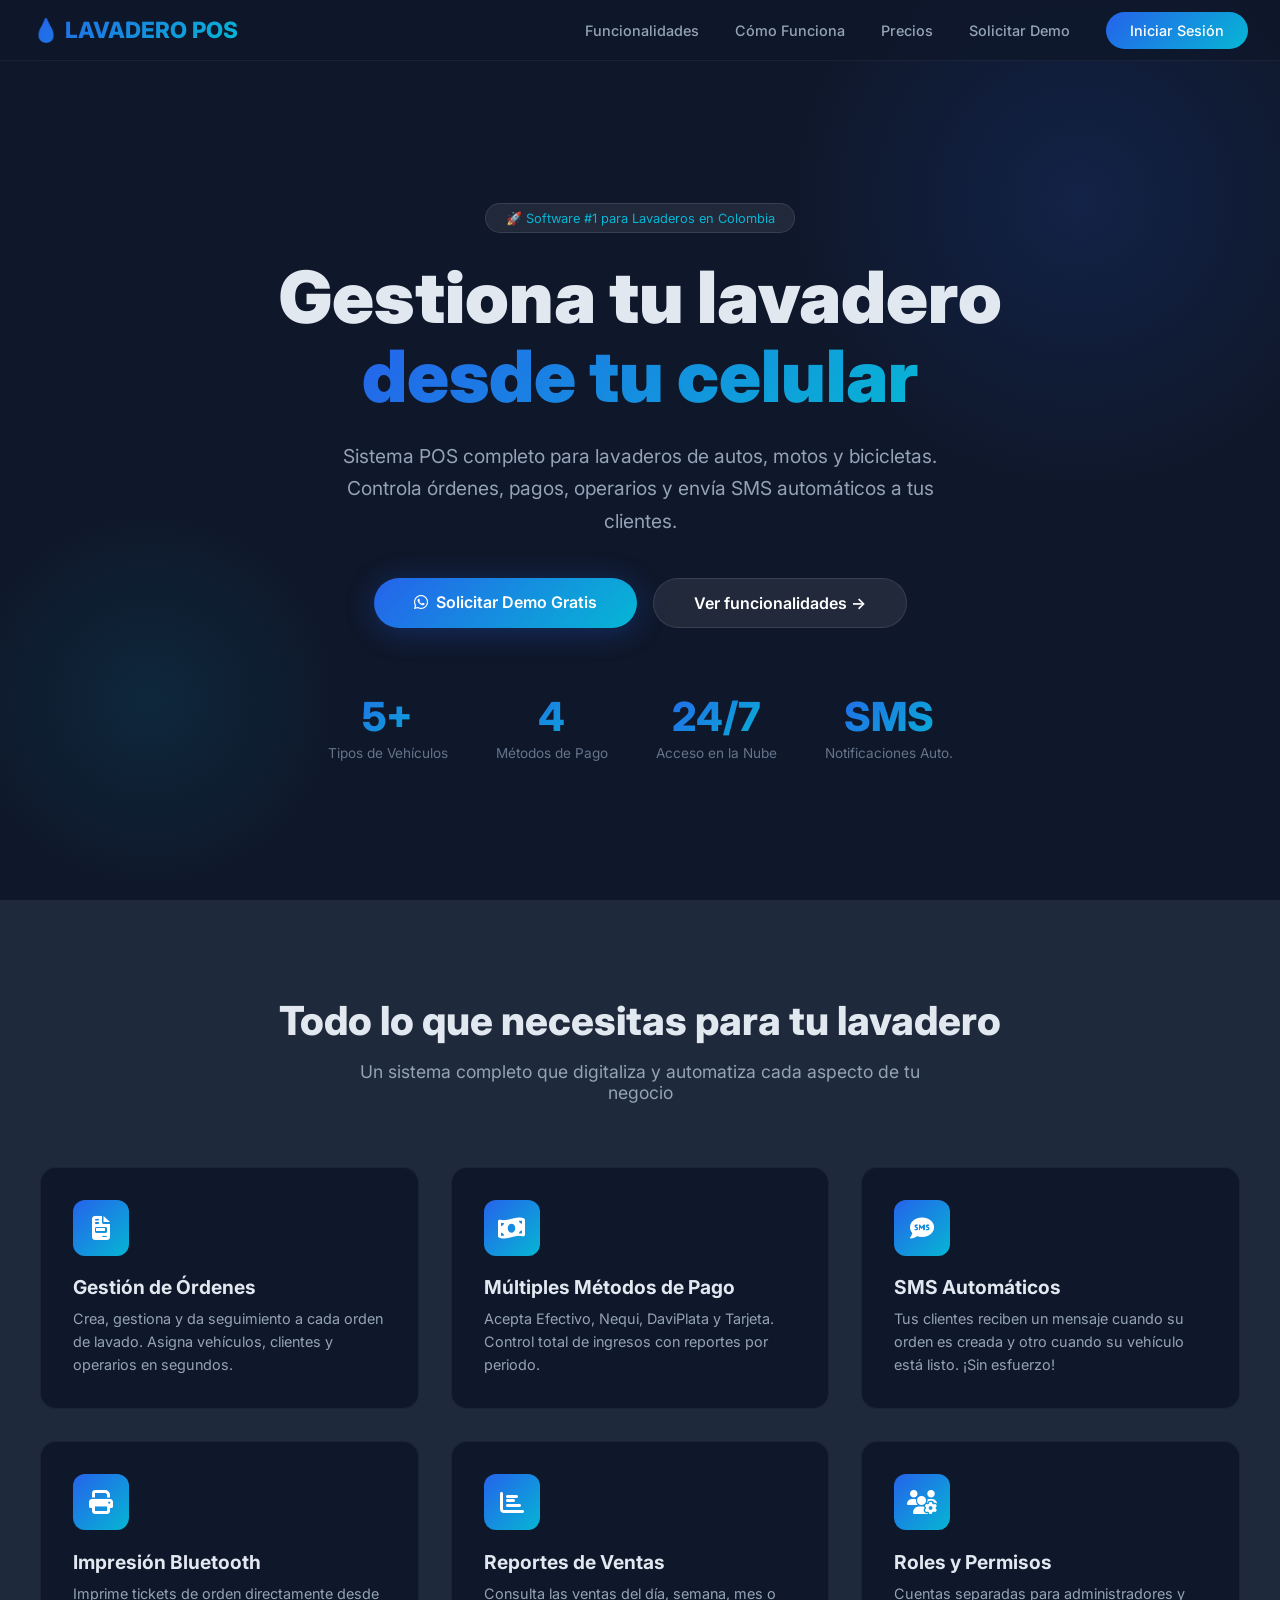
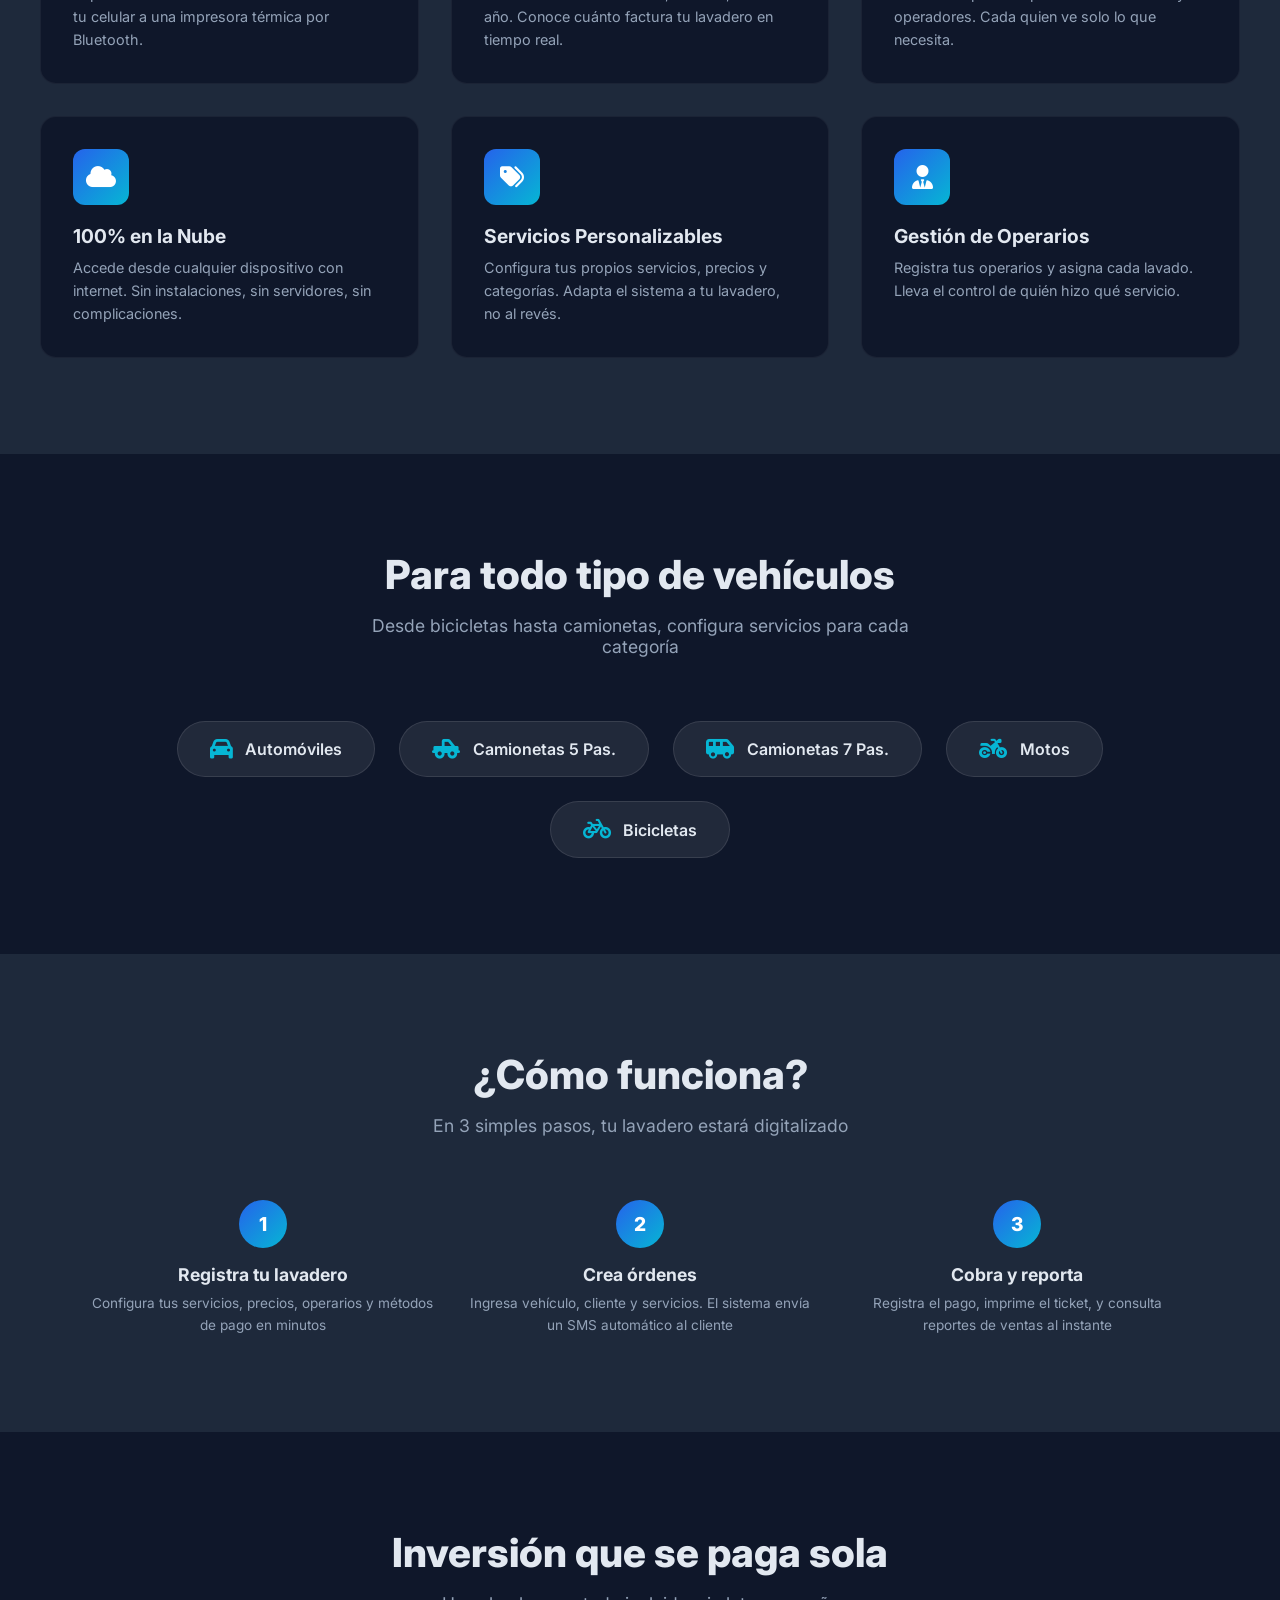
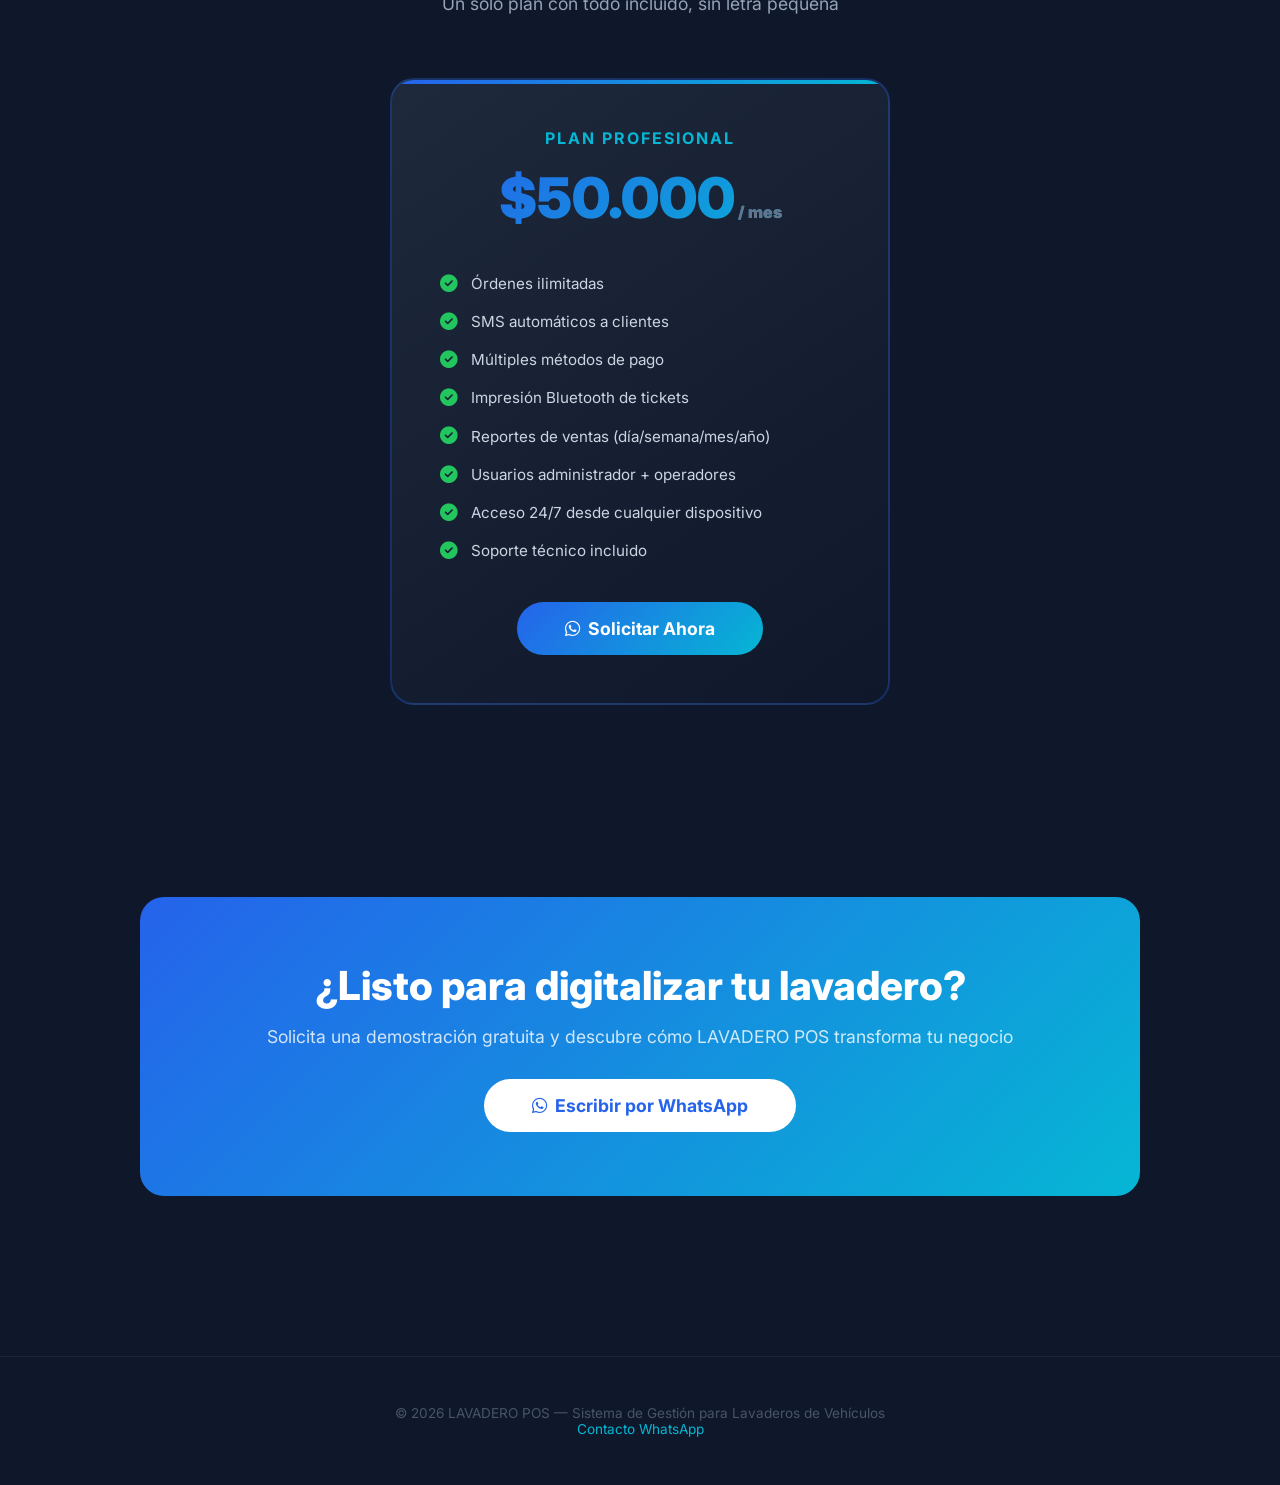
==== Lavadero_pos/Cliente/templates/Cliente/index.html @ d1fce8fe "pagina de inicio y ajuste menor en sms" ====
<!DOCTYPE html>
<html lang="es">

<head>
  <meta charset="UTF-8">
  <meta name="viewport" content="width=device-width, initial-scale=1.0">
  <title>LAVADERO POS - Sistema de Gestión para Lavaderos de Autos</title>
  <meta name="description"
    content="Software profesional para la gestión integral de tu lavadero de autos. Órdenes, pagos, SMS y más.">
  <link rel="preconnect" href="https://fonts.googleapis.com">
  <link rel="preconnect" href="https://fonts.gstatic.com" crossorigin>
  <link href="https://fonts.googleapis.com/css2?family=Inter:wght@300;400;500;600;700;800;900&display=swap"
    rel="stylesheet">
  <link rel="stylesheet" href="https://cdnjs.cloudflare.com/ajax/libs/font-awesome/6.5.1/css/all.min.css">
  <style>
    *,
    *::before,
    *::after {
      margin: 0;
      padding: 0;
      box-sizing: border-box;
    }

    :root {
      --primary: #2563eb;
      --primary-dark: #1d4ed8;
      --accent: #06b6d4;
      --dark: #0f172a;
      --dark2: #1e293b;
      --gray: #64748b;
      --light: #f8fafc;
      --gradient: linear-gradient(135deg, #2563eb 0%, #06b6d4 100%);
      --glass: rgba(255, 255, 255, 0.08);
    }

    html {
      scroll-behavior: smooth;
    }

    body {
      font-family: 'Inter', sans-serif;
      background: var(--dark);
      color: #e2e8f0;
      overflow-x: hidden;
    }

    /* NAVBAR */
    nav {
      position: fixed;
      top: 0;
      width: 100%;
      z-index: 100;
      padding: 1rem 2rem;
      display: flex;
      justify-content: space-between;
      align-items: center;
      backdrop-filter: blur(20px);
      background: rgba(15, 23, 42, .7);
      border-bottom: 1px solid rgba(255, 255, 255, .05);
    }

    .logo {
      font-size: 1.4rem;
      font-weight: 800;
      background: var(--gradient);
      -webkit-background-clip: text;
      -webkit-text-fill-color: transparent;
    }

    .nav-links a {
      color: #94a3b8;
      text-decoration: none;
      margin-left: 2rem;
      font-size: .9rem;
      font-weight: 500;
      transition: .3s;
    }

    .nav-links a:hover {
      color: white;
    }

    .btn-cta {
      background: var(--gradient);
      color: white !important;
      padding: .6rem 1.5rem;
      border-radius: 50px;
      -webkit-text-fill-color: white !important;
    }

    /* HERO */
    .hero {
      min-height: 100vh;
      display: flex;
      align-items: center;
      justify-content: center;
      text-align: center;
      padding: 8rem 2rem 4rem;
      position: relative;
      overflow: hidden;
    }

    .hero::before {
      content: '';
      position: absolute;
      width: 600px;
      height: 600px;
      background: radial-gradient(circle, rgba(37, 99, 235, .15) 0%, transparent 70%);
      top: -100px;
      right: -100px;
    }

    .hero::after {
      content: '';
      position: absolute;
      width: 400px;
      height: 400px;
      background: radial-gradient(circle, rgba(6, 182, 212, .1) 0%, transparent 70%);
      bottom: 0;
      left: -50px;
    }

    .hero-content {
      position: relative;
      z-index: 2;
      max-width: 800px;
    }

    .hero-badge {
      display: inline-block;
      background: var(--glass);
      border: 1px solid rgba(255, 255, 255, .1);
      padding: .4rem 1.2rem;
      border-radius: 50px;
      font-size: .8rem;
      color: var(--accent);
      margin-bottom: 1.5rem;
      backdrop-filter: blur(10px);
    }

    .hero h1 {
      font-size: clamp(2.5rem, 6vw, 4.5rem);
      font-weight: 900;
      line-height: 1.1;
      margin-bottom: 1.5rem;
    }

    .hero h1 .highlight {
      background: var(--gradient);
      -webkit-background-clip: text;
      -webkit-text-fill-color: transparent;
    }

    .hero p {
      font-size: 1.2rem;
      color: #94a3b8;
      max-width: 600px;
      margin: 0 auto 2.5rem;
      line-height: 1.7;
    }

    .hero-buttons {
      display: flex;
      gap: 1rem;
      justify-content: center;
      flex-wrap: wrap;
    }

    .btn-primary-hero {
      background: var(--gradient);
      color: white;
      padding: .9rem 2.5rem;
      border-radius: 50px;
      font-weight: 600;
      text-decoration: none;
      font-size: 1rem;
      transition: .3s;
      box-shadow: 0 4px 30px rgba(37, 99, 235, .3);
    }

    .btn-primary-hero:hover {
      transform: translateY(-2px);
      box-shadow: 0 8px 40px rgba(37, 99, 235, .4);
    }

    .btn-secondary-hero {
      background: var(--glass);
      color: white;
      padding: .9rem 2.5rem;
      border-radius: 50px;
      font-weight: 600;
      text-decoration: none;
      font-size: 1rem;
      border: 1px solid rgba(255, 255, 255, .1);
      transition: .3s;
    }

    /* STATS */
    .stats {
      display: flex;
      gap: 3rem;
      justify-content: center;
      margin-top: 4rem;
      flex-wrap: wrap;
    }

    .stat {
      text-align: center;
    }

    .stat-num {
      font-size: 2.5rem;
      font-weight: 800;
      background: var(--gradient);
      -webkit-background-clip: text;
      -webkit-text-fill-color: transparent;
    }

    .stat-label {
      font-size: .85rem;
      color: #64748b;
      margin-top: .2rem;
    }

    /* SECTION STYLES */
    section {
      padding: 6rem 2rem;
    }

    .section-title {
      text-align: center;
      margin-bottom: 4rem;
    }

    .section-title h2 {
      font-size: 2.5rem;
      font-weight: 800;
      margin-bottom: 1rem;
    }

    .section-title p {
      color: #94a3b8;
      max-width: 600px;
      margin: 0 auto;
      font-size: 1.1rem;
    }

    /* FEATURES */
    .features-bg {
      background: var(--dark2);
    }

    .features-grid {
      display: grid;
      grid-template-columns: repeat(auto-fit, minmax(280px, 1fr));
      gap: 2rem;
      max-width: 1200px;
      margin: 0 auto;
    }

    .feature-card {
      background: var(--dark);
      border: 1px solid rgba(255, 255, 255, .05);
      border-radius: 16px;
      padding: 2rem;
      transition: .3s;
    }

    .feature-card:hover {
      transform: translateY(-4px);
      border-color: rgba(37, 99, 235, .3);
      box-shadow: 0 10px 40px rgba(0, 0, 0, .3);
    }

    .feature-icon {
      width: 56px;
      height: 56px;
      border-radius: 12px;
      background: var(--gradient);
      display: flex;
      align-items: center;
      justify-content: center;
      font-size: 1.5rem;
      color: white;
      margin-bottom: 1.2rem;
    }

    .feature-card h3 {
      font-size: 1.2rem;
      font-weight: 700;
      margin-bottom: .5rem;
    }

    .feature-card p {
      font-size: .9rem;
      color: #94a3b8;
      line-height: 1.6;
    }

    /* VEHICLES */
    .vehicles-row {
      display: flex;
      gap: 1.5rem;
      justify-content: center;
      flex-wrap: wrap;
      max-width: 1000px;
      margin: 0 auto;
    }

    .vehicle-chip {
      background: var(--glass);
      border: 1px solid rgba(255, 255, 255, .1);
      padding: 1rem 2rem;
      border-radius: 60px;
      display: flex;
      align-items: center;
      gap: .8rem;
      font-weight: 600;
      font-size: 1rem;
      transition: .3s;
      cursor: default;
    }

    .vehicle-chip:hover {
      background: rgba(37, 99, 235, .15);
      border-color: rgba(37, 99, 235, .3);
    }

    .vehicle-chip i {
      font-size: 1.4rem;
      color: var(--accent);
    }

    /* HOW IT WORKS */
    .steps {
      display: flex;
      gap: 2rem;
      max-width: 1100px;
      margin: 0 auto;
      flex-wrap: wrap;
      justify-content: center;
    }

    .step {
      flex: 1;
      min-width: 220px;
      text-align: center;
      position: relative;
    }

    .step-num {
      width: 48px;
      height: 48px;
      border-radius: 50%;
      background: var(--gradient);
      display: inline-flex;
      align-items: center;
      justify-content: center;
      font-size: 1.2rem;
      font-weight: 800;
      color: white;
      margin-bottom: 1rem;
    }

    .step h3 {
      font-size: 1.1rem;
      font-weight: 700;
      margin-bottom: .5rem;
    }

    .step p {
      font-size: .85rem;
      color: #94a3b8;
      line-height: 1.6;
    }

    /* PRICING */
    .pricing-card {
      max-width: 500px;
      margin: 0 auto;
      background: linear-gradient(145deg, var(--dark2), var(--dark));
      border: 2px solid rgba(37, 99, 235, .3);
      border-radius: 24px;
      padding: 3rem;
      text-align: center;
      position: relative;
      overflow: hidden;
    }

    .pricing-card::before {
      content: '';
      position: absolute;
      top: 0;
      left: 0;
      right: 0;
      height: 4px;
      background: var(--gradient);
    }

    .price {
      font-size: 3.5rem;
      font-weight: 900;
      background: var(--gradient);
      -webkit-background-clip: text;
      -webkit-text-fill-color: transparent;
      margin: 1rem 0;
    }

    .price-period {
      font-size: 1rem;
      color: #64748b;
      -webkit-text-fill-color: #64748b;
    }

    .pricing-features {
      list-style: none;
      text-align: left;
      margin: 2rem 0;
    }

    .pricing-features li {
      padding: .6rem 0;
      color: #cbd5e1;
      font-size: .95rem;
      display: flex;
      align-items: center;
      gap: .8rem;
    }

    .pricing-features li i {
      color: #22c55e;
      font-size: 1.1rem;
    }

    .btn-pricing {
      display: inline-block;
      background: var(--gradient);
      color: white;
      padding: 1rem 3rem;
      border-radius: 50px;
      font-weight: 700;
      text-decoration: none;
      font-size: 1.1rem;
      transition: .3s;
    }

    /* CTA */
    .cta-section {
      background: var(--gradient);
      text-align: center;
      border-radius: 24px;
      max-width: 1000px;
      margin: 0 auto 4rem;
      padding: 4rem 2rem;
    }

    .cta-section h2 {
      font-size: 2.5rem;
      font-weight: 800;
      color: white;
      margin-bottom: 1rem;
    }

    .cta-section p {
      color: rgba(255, 255, 255, .8);
      font-size: 1.1rem;
      margin-bottom: 2rem;
    }

    .btn-cta-white {
      background: white;
      color: var(--primary);
      padding: 1rem 3rem;
      border-radius: 50px;
      font-weight: 700;
      text-decoration: none;
      font-size: 1.1rem;
      transition: .3s;
      display: inline-block;
    }

    /* FOOTER */
    footer {
      padding: 3rem 2rem;
      text-align: center;
      color: #475569;
      font-size: .85rem;
      border-top: 1px solid rgba(255, 255, 255, .05);
    }

    footer a {
      color: var(--accent);
      text-decoration: none;
    }

    /* ANIMATIONS */
    .fade-in {
      opacity: 0;
      transform: translateY(30px);
      transition: opacity .8s ease, transform .8s ease;
    }

    .fade-in.visible {
      opacity: 1;
      transform: translateY(0);
    }

    @media(max-width:768px) {
      .nav-links {
        display: none;
      }

      .stats {
        gap: 1.5rem;
      }

      .stat-num {
        font-size: 1.8rem;
      }
    }
  </style>
</head>

<body>

  <!-- NAVBAR -->
  <nav>
    <div class="logo">💧 LAVADERO POS</div>
    <div class="nav-links">
      <a href="#features">Funcionalidades</a>
      <a href="#como-funciona">Cómo Funciona</a>
      <a href="#precios">Precios</a>
      <a href="#precios">Solicitar Demo</a>
      <a href="login" class="btn-cta">Iniciar Sesión</a>
    </div>
  </nav>

  <!-- HERO -->
  <section class="hero">
    <div class="hero-content fade-in">
      <span class="hero-badge">🚀 Software #1 para Lavaderos en Colombia</span>
      <h1>Gestiona tu lavadero <span class="highlight">desde tu celular</span></h1>
      <p>Sistema POS completo para lavaderos de autos, motos y bicicletas. Controla órdenes, pagos, operarios y envía
        SMS automáticos a tus clientes.</p>
      <div class="hero-buttons">
        <a href="https://wa.me/573197918173?text=Hola%2C%20quiero%20información%20sobre%20LAVADERO%20POS"
          class="btn-primary-hero"><i class="fab fa-whatsapp"></i> &nbsp;Solicitar Demo Gratis</a>
        <a href="#features" class="btn-secondary-hero">Ver funcionalidades →</a>
      </div>
      <div class="stats">
        <div class="stat">
          <div class="stat-num">5+</div>
          <div class="stat-label">Tipos de Vehículos</div>
        </div>
        <div class="stat">
          <div class="stat-num">4</div>
          <div class="stat-label">Métodos de Pago</div>
        </div>
        <div class="stat">
          <div class="stat-num">24/7</div>
          <div class="stat-label">Acceso en la Nube</div>
        </div>
        <div class="stat">
          <div class="stat-num">SMS</div>
          <div class="stat-label">Notificaciones Auto.</div>
        </div>
      </div>
    </div>
  </section>

  <!-- FEATURES -->
  <section id="features" class="features-bg">
    <div class="section-title fade-in">
      <h2>Todo lo que necesitas para tu lavadero</h2>
      <p>Un sistema completo que digitaliza y automatiza cada aspecto de tu negocio</p>
    </div>
    <div class="features-grid">
      <div class="feature-card fade-in">
        <div class="feature-icon"><i class="fas fa-file-invoice"></i></div>
        <h3>Gestión de Órdenes</h3>
        <p>Crea, gestiona y da seguimiento a cada orden de lavado. Asigna vehículos, clientes y operarios en segundos.
        </p>
      </div>
      <div class="feature-card fade-in">
        <div class="feature-icon"><i class="fas fa-money-bill-wave"></i></div>
        <h3>Múltiples Métodos de Pago</h3>
        <p>Acepta Efectivo, Nequi, DaviPlata y Tarjeta. Control total de ingresos con reportes por periodo.</p>
      </div>
      <div class="feature-card fade-in">
        <div class="feature-icon"><i class="fas fa-sms"></i></div>
        <h3>SMS Automáticos</h3>
        <p>Tus clientes reciben un mensaje cuando su orden es creada y otro cuando su vehículo está listo. ¡Sin
          esfuerzo!</p>
      </div>
      <div class="feature-card fade-in">
        <div class="feature-icon"><i class="fas fa-print"></i></div>
        <h3>Impresión Bluetooth</h3>
        <p>Imprime tickets de orden directamente desde tu celular a una impresora térmica por Bluetooth.</p>
      </div>
      <div class="feature-card fade-in">
        <div class="feature-icon"><i class="fas fa-chart-bar"></i></div>
        <h3>Reportes de Ventas</h3>
        <p>Consulta las ventas del día, semana, mes o año. Conoce cuánto factura tu lavadero en tiempo real.</p>
      </div>
      <div class="feature-card fade-in">
        <div class="feature-icon"><i class="fas fa-users-cog"></i></div>
        <h3>Roles y Permisos</h3>
        <p>Cuentas separadas para administradores y operadores. Cada quien ve solo lo que necesita.</p>
      </div>
      <div class="feature-card fade-in">
        <div class="feature-icon"><i class="fas fa-cloud"></i></div>
        <h3>100% en la Nube</h3>
        <p>Accede desde cualquier dispositivo con internet. Sin instalaciones, sin servidores, sin complicaciones.</p>
      </div>
      <div class="feature-card fade-in">
        <div class="feature-icon"><i class="fas fa-tags"></i></div>
        <h3>Servicios Personalizables</h3>
        <p>Configura tus propios servicios, precios y categorías. Adapta el sistema a tu lavadero, no al revés.</p>
      </div>
      <div class="feature-card fade-in">
        <div class="feature-icon"><i class="fas fa-user-tie"></i></div>
        <h3>Gestión de Operarios</h3>
        <p>Registra tus operarios y asigna cada lavado. Lleva el control de quién hizo qué servicio.</p>
      </div>
    </div>
  </section>

  <!-- VEHICLES -->
  <section>
    <div class="section-title fade-in">
      <h2>Para todo tipo de vehículos</h2>
      <p>Desde bicicletas hasta camionetas, configura servicios para cada categoría</p>
    </div>
    <div class="vehicles-row fade-in">
      <div class="vehicle-chip"><i class="fas fa-car"></i> Automóviles</div>
      <div class="vehicle-chip"><i class="fas fa-truck-pickup"></i> Camionetas 5 Pas.</div>
      <div class="vehicle-chip"><i class="fas fa-shuttle-van"></i> Camionetas 7 Pas.</div>
      <div class="vehicle-chip"><i class="fas fa-motorcycle"></i> Motos</div>
      <div class="vehicle-chip"><i class="fas fa-bicycle"></i> Bicicletas</div>
    </div>
  </section>

  <!-- HOW IT WORKS -->
  <section id="como-funciona" class="features-bg">
    <div class="section-title fade-in">
      <h2>¿Cómo funciona?</h2>
      <p>En 3 simples pasos, tu lavadero estará digitalizado</p>
    </div>
    <div class="steps fade-in">
      <div class="step">
        <div class="step-num">1</div>
        <h3>Registra tu lavadero</h3>
        <p>Configura tus servicios, precios, operarios y métodos de pago en minutos</p>
      </div>
      <div class="step">
        <div class="step-num">2</div>
        <h3>Crea órdenes</h3>
        <p>Ingresa vehículo, cliente y servicios. El sistema envía un SMS automático al cliente</p>
      </div>
      <div class="step">
        <div class="step-num">3</div>
        <h3>Cobra y reporta</h3>
        <p>Registra el pago, imprime el ticket, y consulta reportes de ventas al instante</p>
      </div>
    </div>
  </section>

  <!-- PRICING -->
  <section id="precios">
    <div class="section-title fade-in">
      <h2>Inversión que se paga sola</h2>
      <p>Un solo plan con todo incluido, sin letra pequeña</p>
    </div>
    <div class="pricing-card fade-in">
      <h3 style="color:var(--accent);font-size:1rem;text-transform:uppercase;letter-spacing:2px;">Plan Profesional</h3>
      <div class="price">$50.000<span class="price-period"> / mes</span></div>
      <ul class="pricing-features">
        <li><i class="fas fa-check-circle"></i> Órdenes ilimitadas</li>
        <li><i class="fas fa-check-circle"></i> SMS automáticos a clientes</li>
        <li><i class="fas fa-check-circle"></i> Múltiples métodos de pago</li>
        <li><i class="fas fa-check-circle"></i> Impresión Bluetooth de tickets</li>
        <li><i class="fas fa-check-circle"></i> Reportes de ventas (día/semana/mes/año)</li>
        <li><i class="fas fa-check-circle"></i> Usuarios administrador + operadores</li>
        <li><i class="fas fa-check-circle"></i> Acceso 24/7 desde cualquier dispositivo</li>
        <li><i class="fas fa-check-circle"></i> Soporte técnico incluido</li>
      </ul>
      <a href="https://wa.me/573197918173?text=Hola%2C%20quiero%20contratar%20LAVADERO%20POS" class="btn-pricing"><i
          class="fab fa-whatsapp"></i> &nbsp;Solicitar Ahora</a>
    </div>
  </section>

  <!-- CTA -->
  <section id="contacto">
    <div class="cta-section fade-in">
      <h2>¿Listo para digitalizar tu lavadero?</h2>
      <p>Solicita una demostración gratuita y descubre cómo LAVADERO POS transforma tu negocio</p>
      <a href="https://wa.me/573197918173?text=Hola%2C%20quiero%20una%20demo%20gratuita%20de%20LAVADERO%20POS"
        class="btn-cta-white"><i class="fab fa-whatsapp"></i> &nbsp;Escribir por WhatsApp</a>
    </div>
  </section>

  <footer>
    <p>© 2026 LAVADERO POS — Sistema de Gestión para Lavaderos de Vehículos<br>
      <a href="https://wa.me/573197918173">Contacto WhatsApp</a>
    </p>
  </footer>

  <script>
    // Intersection Observer for fade-in
    const obs = new IntersectionObserver((entries) => {
      entries.forEach(e => { if (e.isIntersecting) { e.target.classList.add('visible'); obs.unobserve(e.target); } });
    }, { threshold: 0.15 });
    document.querySelectorAll('.fade-in').forEach(el => obs.observe(el));
  </script>
</body>

</html>
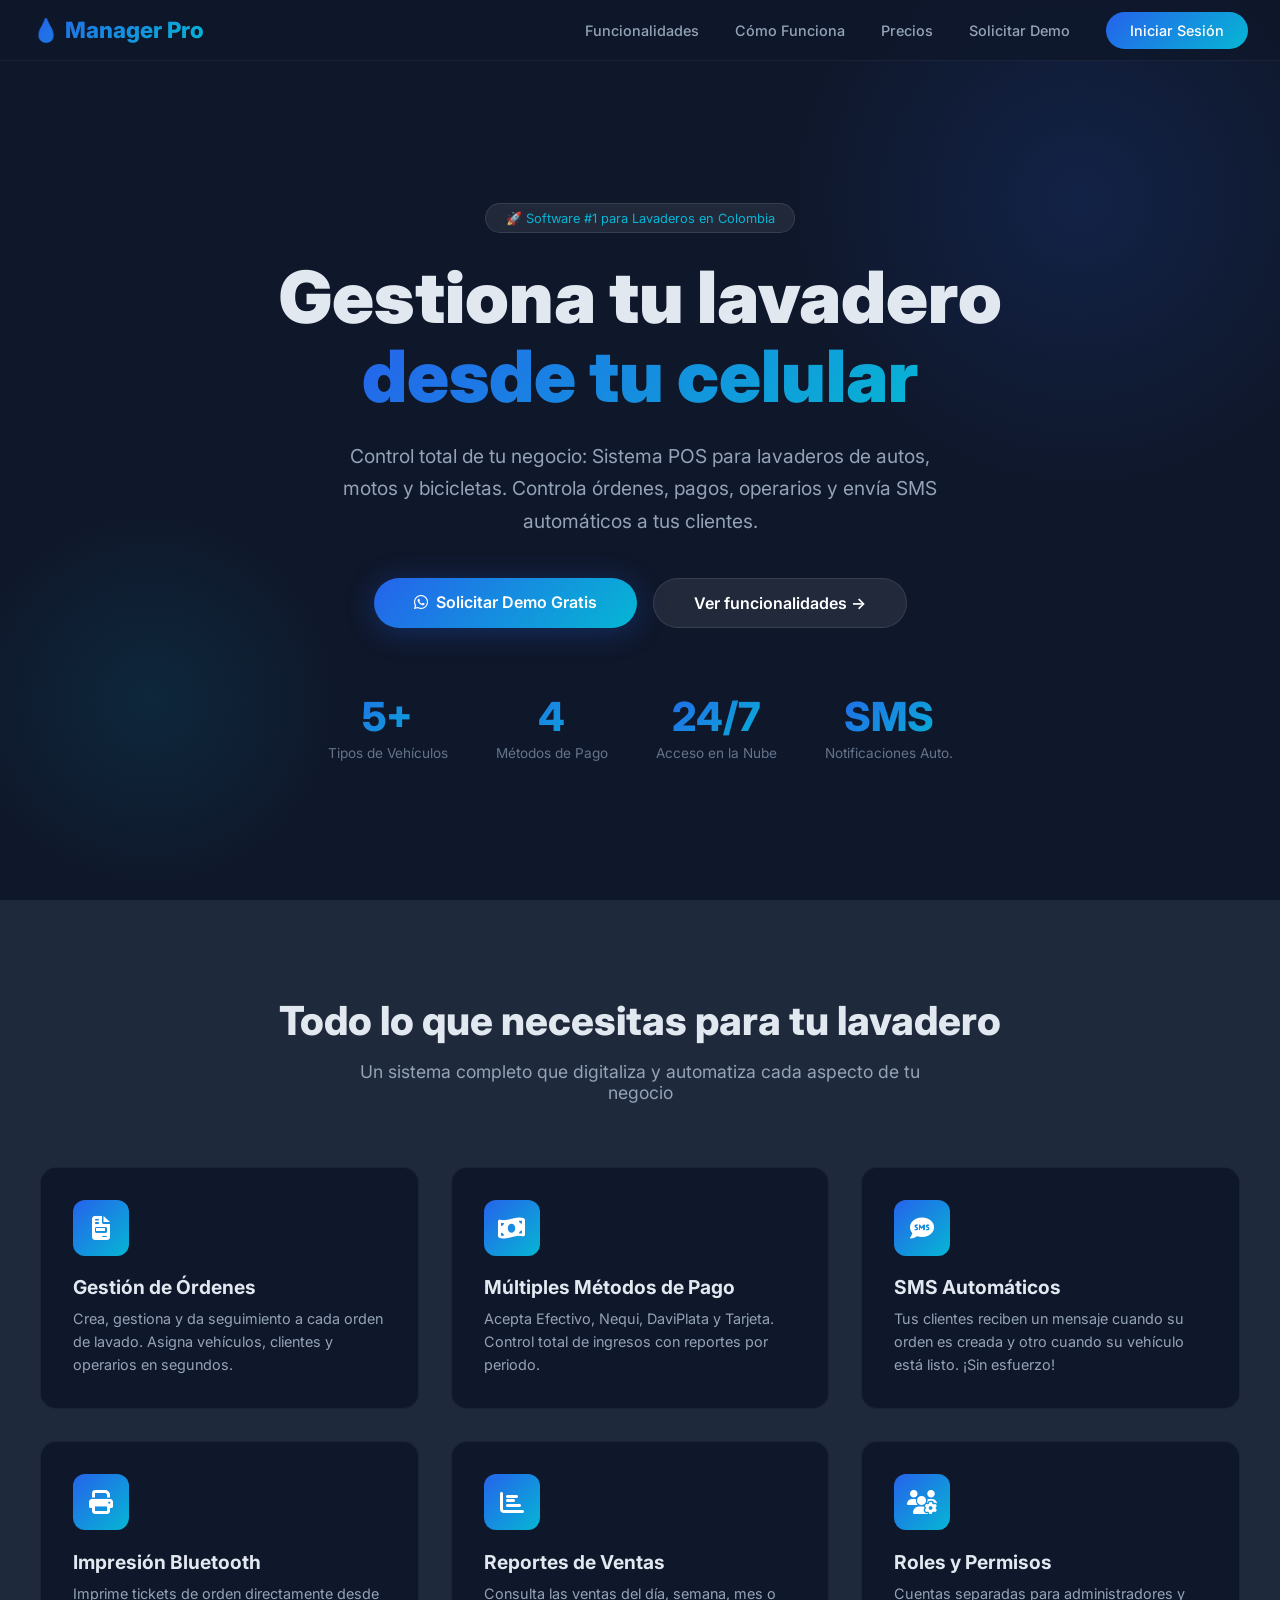
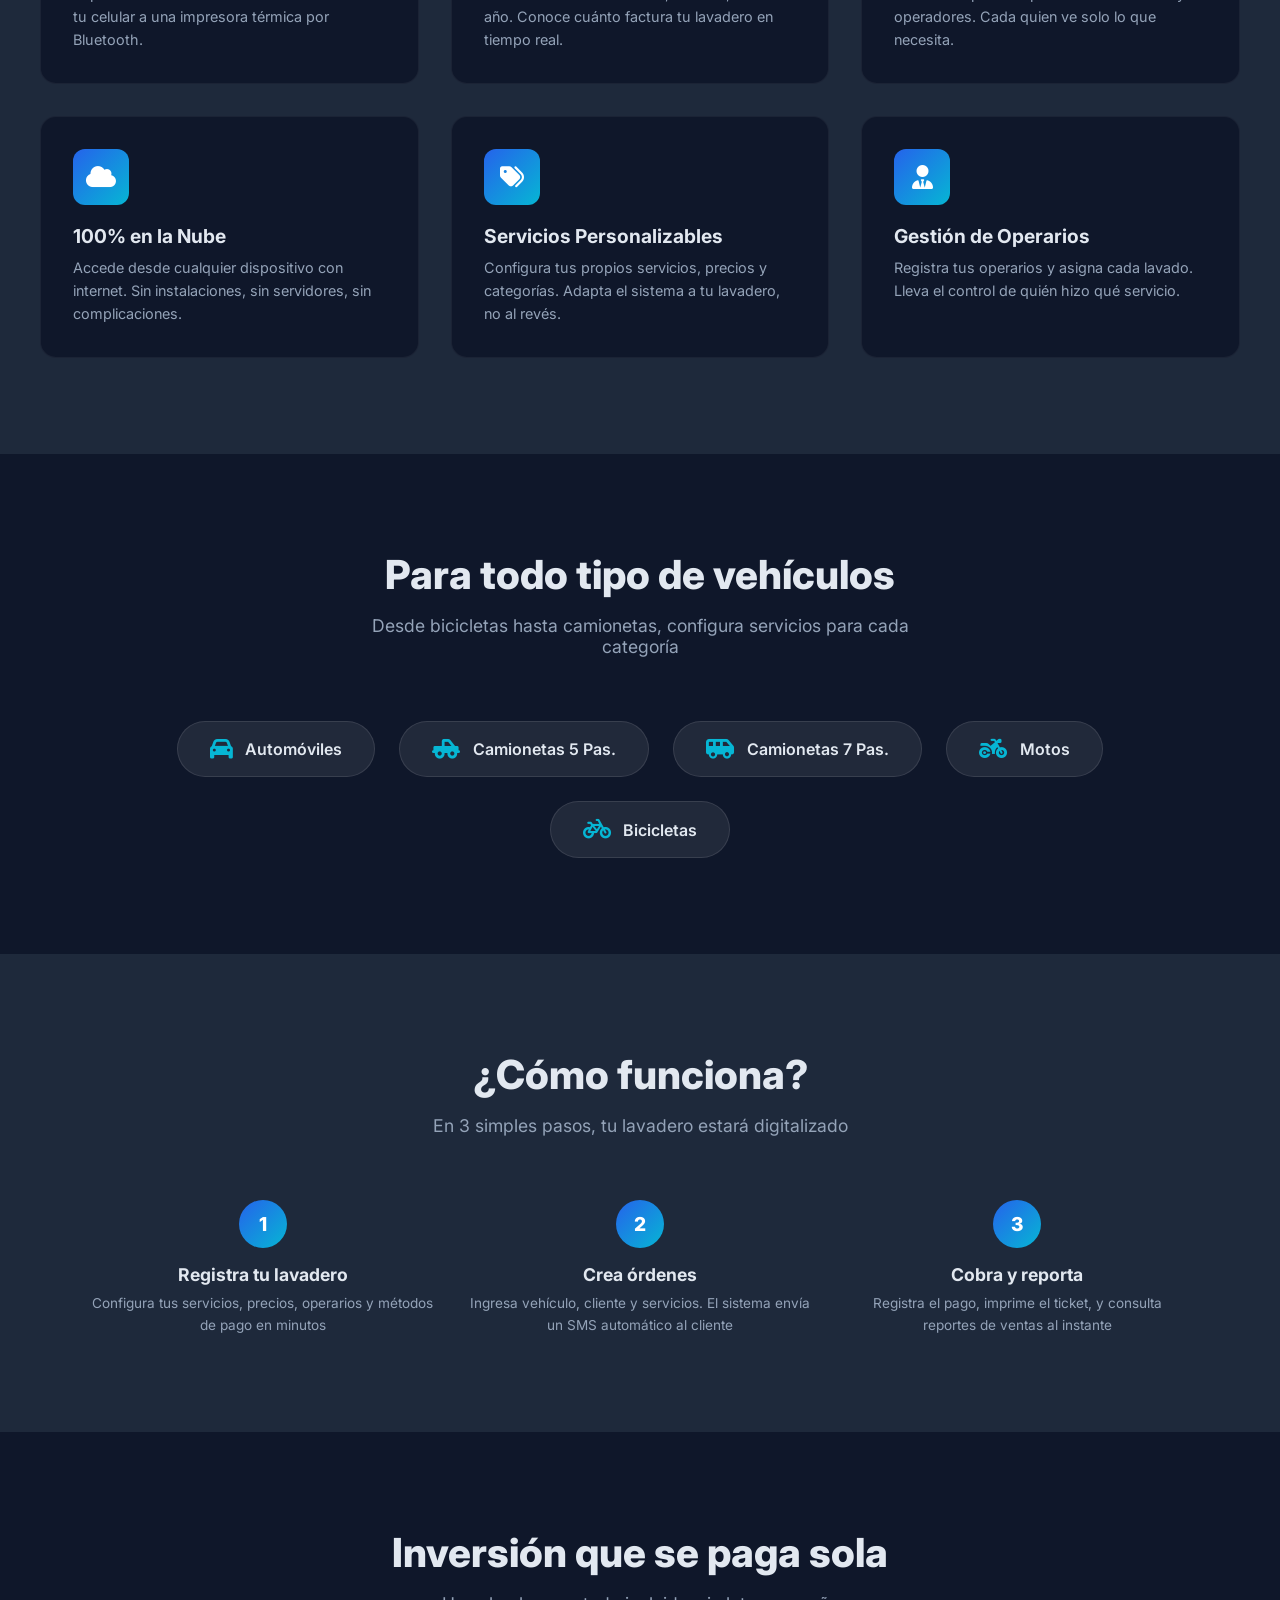
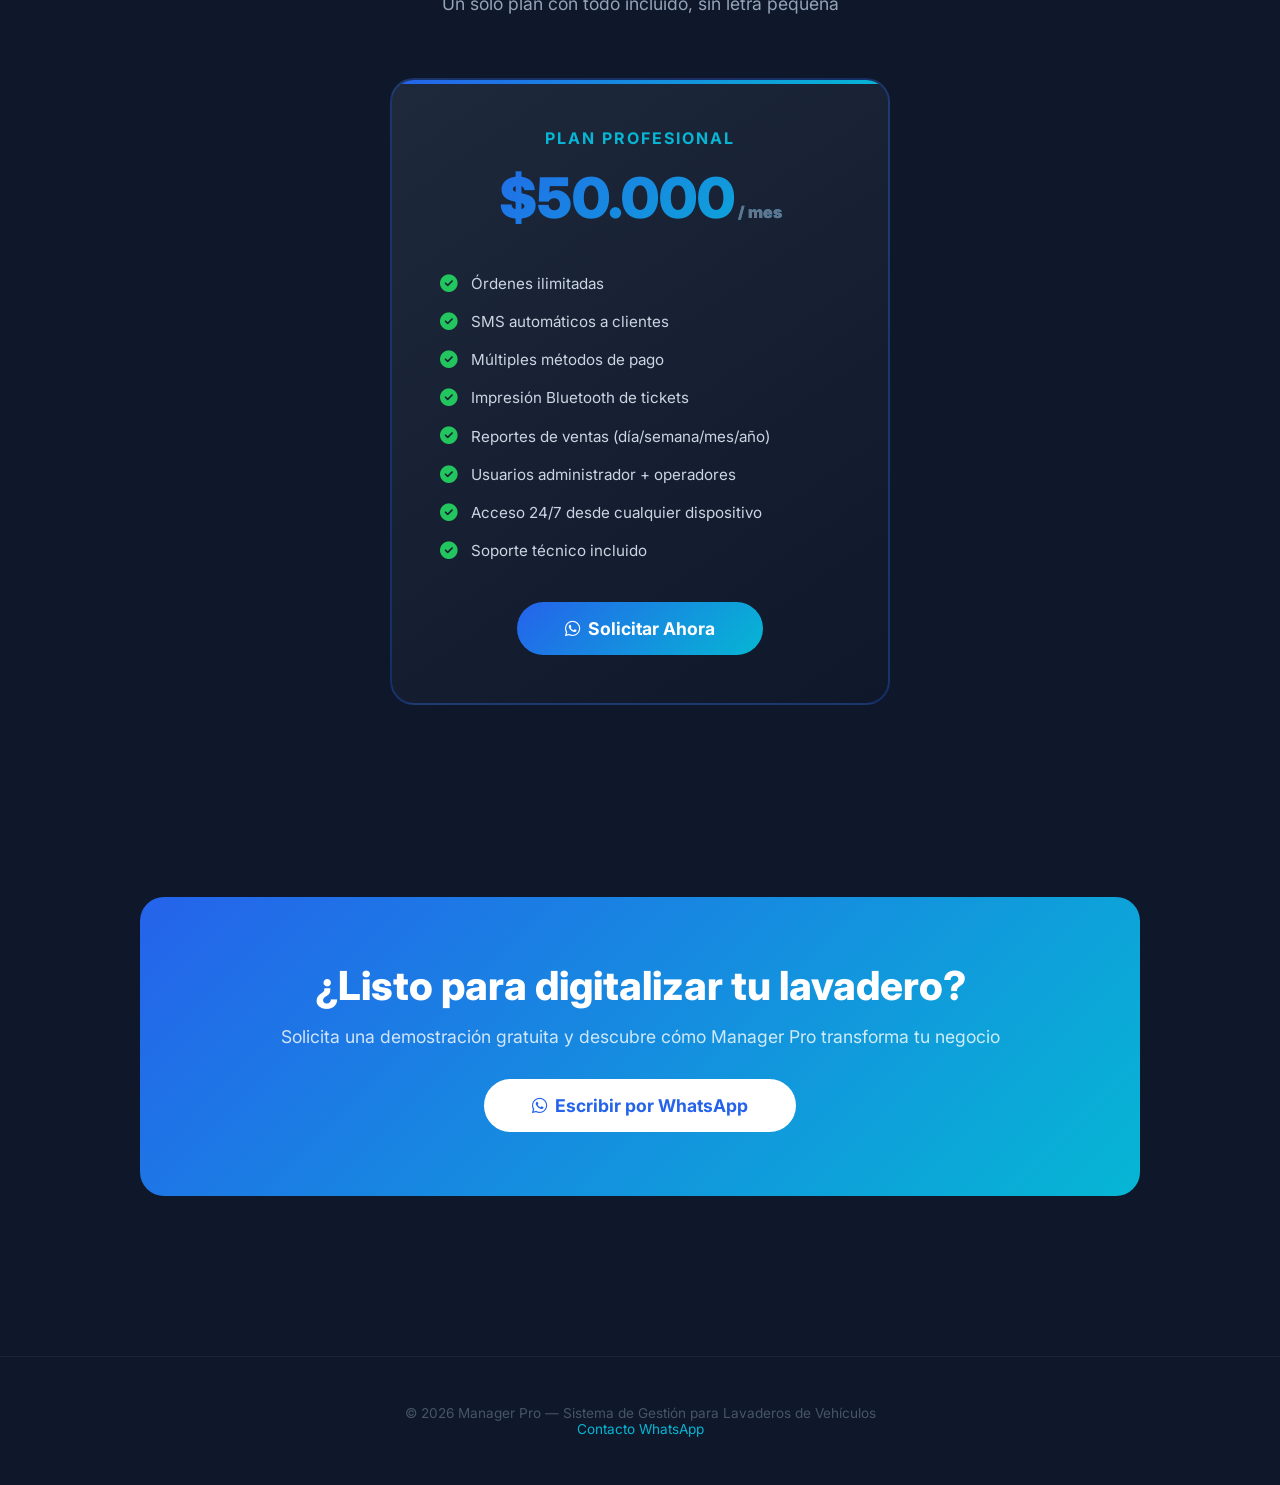
==== commit 09447aa6: "Marca Manager Pro y ajustes meneres de estilo" ====
--- a/Lavadero_pos/Cliente/templates/Cliente/index.html
+++ b/Lavadero_pos/Cliente/templates/Cliente/index.html
@@ -4,7 +4,7 @@
 <head>
   <meta charset="UTF-8">
   <meta name="viewport" content="width=device-width, initial-scale=1.0">
-  <title>LAVADERO POS - Sistema de Gestión para Lavaderos de Autos</title>
+  <title>Manager Pro - Sistema de Gestión para Lavaderos de Autos</title>
   <meta name="description"
     content="Software profesional para la gestión integral de tu lavadero de autos. Órdenes, pagos, SMS y más.">
   <link rel="preconnect" href="https://fonts.googleapis.com">
@@ -525,13 +525,13 @@
 
   <!-- NAVBAR -->
   <nav>
-    <div class="logo">💧 LAVADERO POS</div>
+    <div class="logo">💧 Manager Pro</div>
     <div class="nav-links">
       <a href="#features">Funcionalidades</a>
       <a href="#como-funciona">Cómo Funciona</a>
       <a href="#precios">Precios</a>
       <a href="#precios">Solicitar Demo</a>
-      <a href="login" class="btn-cta">Iniciar Sesión</a>
+      <a href="{% url 'login' %}" class="btn-cta">Iniciar Sesión</a>
     </div>
   </nav>
 
@@ -540,7 +540,8 @@
     <div class="hero-content fade-in">
       <span class="hero-badge">🚀 Software #1 para Lavaderos en Colombia</span>
       <h1>Gestiona tu lavadero <span class="highlight">desde tu celular</span></h1>
-      <p>Sistema POS completo para lavaderos de autos, motos y bicicletas. Controla órdenes, pagos, operarios y envía
+      <p>Control total de tu negocio: Sistema POS para lavaderos de autos, motos y bicicletas. Controla
+        órdenes, pagos, operarios y envía
         SMS automáticos a tus clientes.</p>
       <div class="hero-buttons">
         <a href="https://wa.me/573197918173?text=Hola%2C%20quiero%20información%20sobre%20LAVADERO%20POS"
@@ -693,14 +694,14 @@
   <section id="contacto">
     <div class="cta-section fade-in">
       <h2>¿Listo para digitalizar tu lavadero?</h2>
-      <p>Solicita una demostración gratuita y descubre cómo LAVADERO POS transforma tu negocio</p>
+      <p>Solicita una demostración gratuita y descubre cómo Manager Pro transforma tu negocio</p>
       <a href="https://wa.me/573197918173?text=Hola%2C%20quiero%20una%20demo%20gratuita%20de%20LAVADERO%20POS"
         class="btn-cta-white"><i class="fab fa-whatsapp"></i> &nbsp;Escribir por WhatsApp</a>
     </div>
   </section>
 
   <footer>
-    <p>© 2026 LAVADERO POS — Sistema de Gestión para Lavaderos de Vehículos<br>
+    <p>© 2026 Manager Pro — Sistema de Gestión para Lavaderos de Vehículos<br>
       <a href="https://wa.me/573197918173">Contacto WhatsApp</a>
     </p>
   </footer>
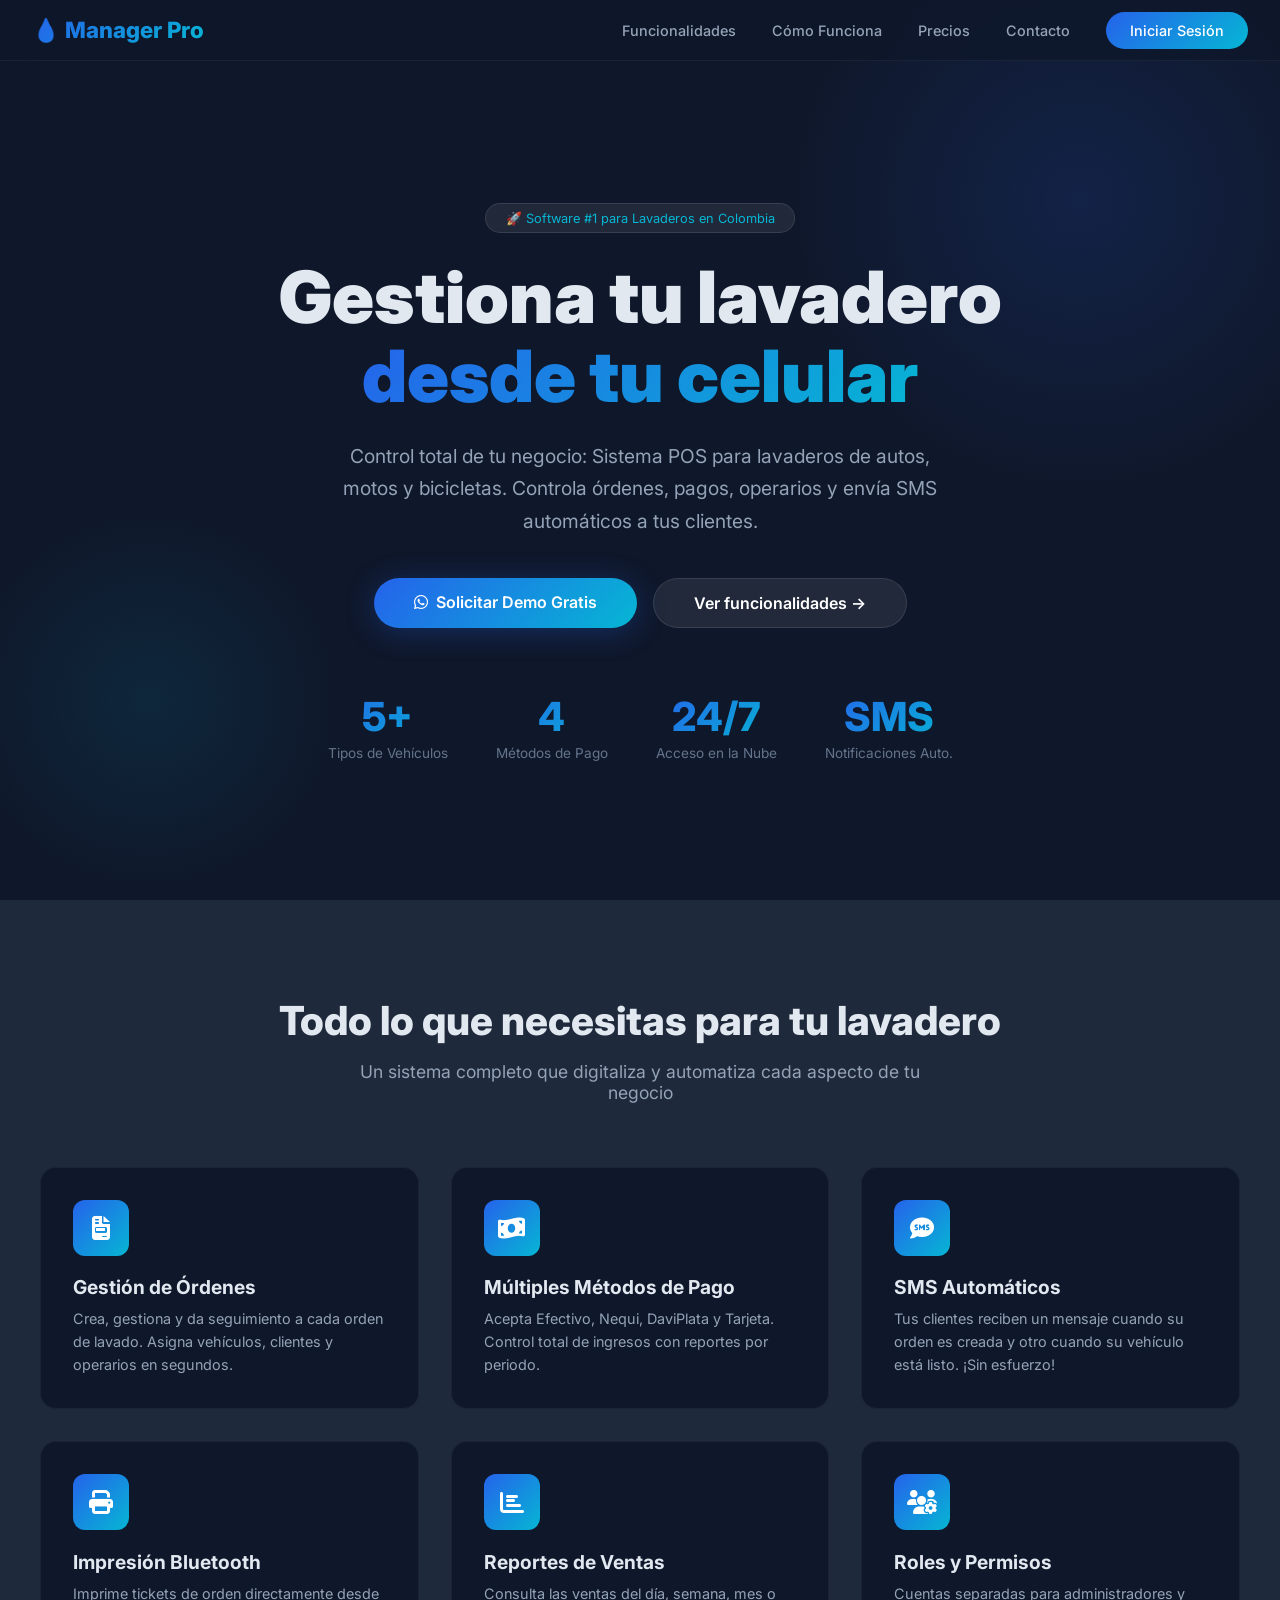
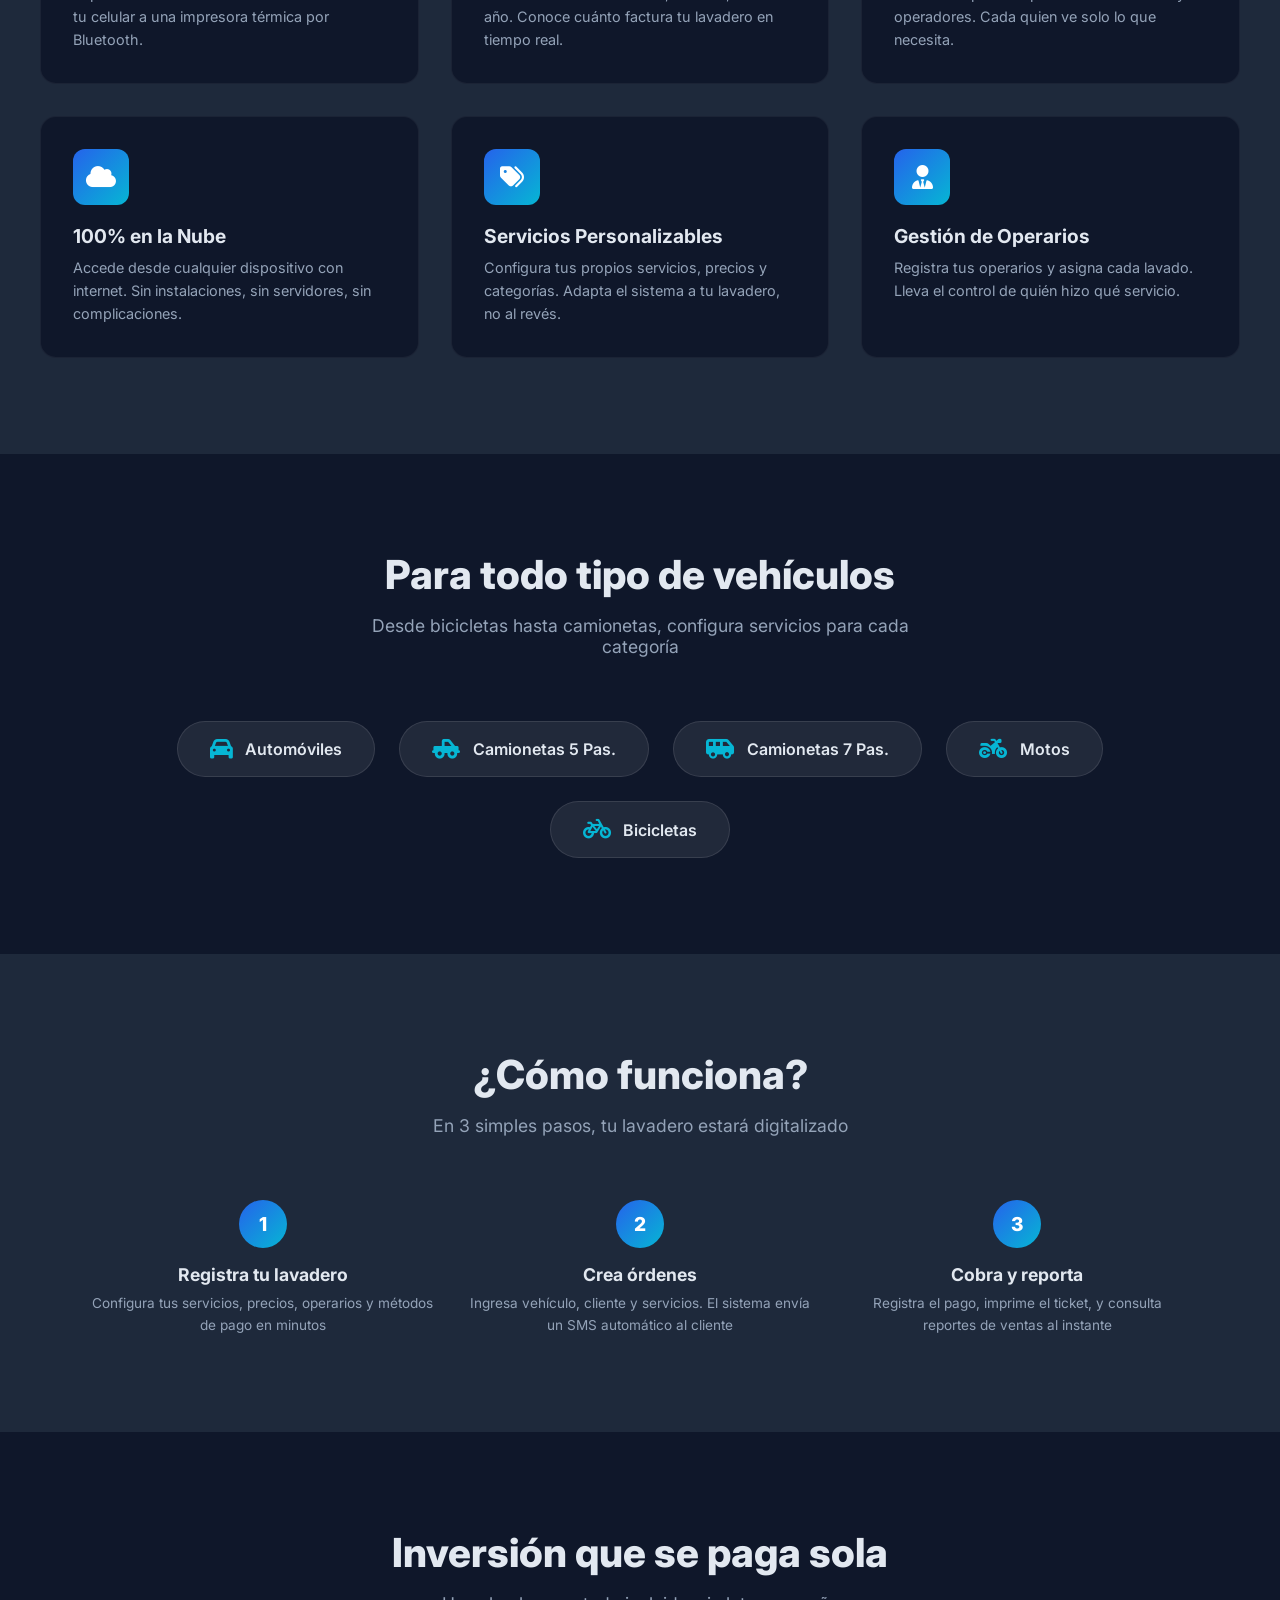
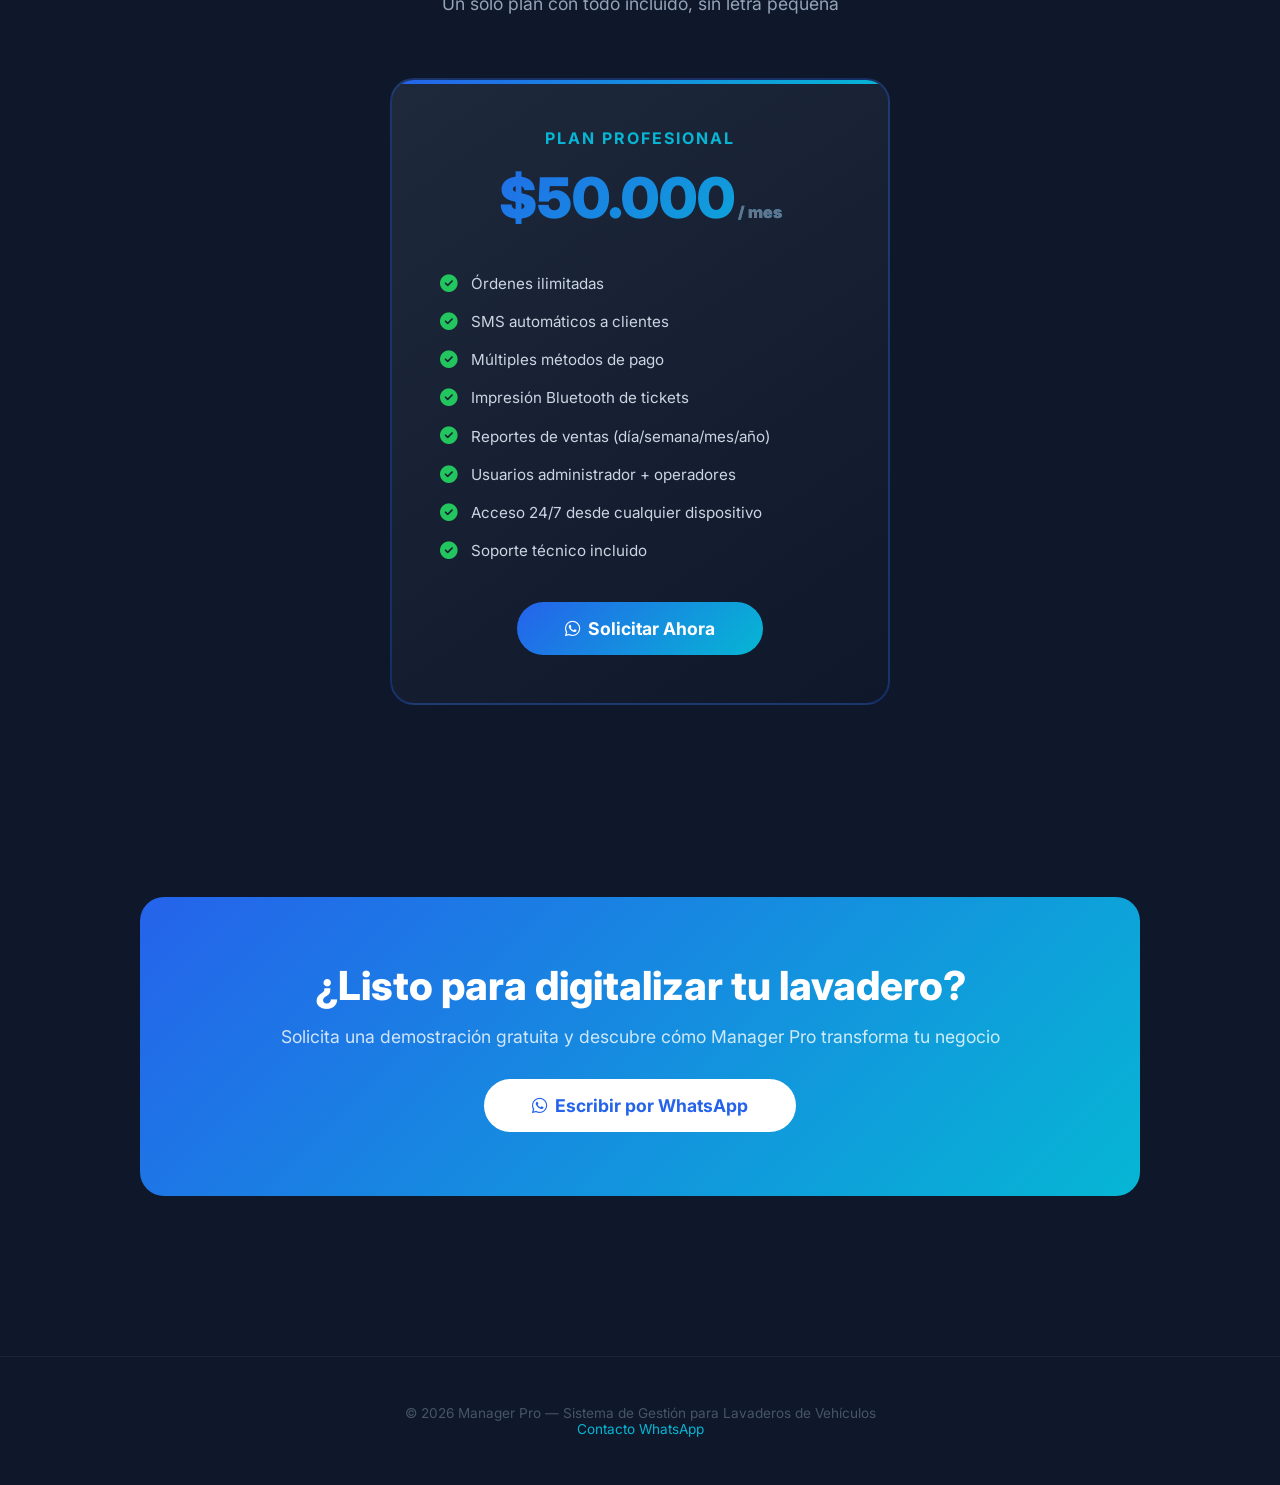
==== commit 6cf5d4fa: "ajuste plantilla index.html" ====
--- a/Lavadero_pos/Cliente/templates/Cliente/index.html
+++ b/Lavadero_pos/Cliente/templates/Cliente/index.html
@@ -506,7 +506,7 @@
     }
 
     @media(max-width:768px) {
-      .nav-links {
+      .hide-mobile {
         display: none;
       }
 
@@ -527,10 +527,10 @@
   <nav>
     <div class="logo">💧 Manager Pro</div>
     <div class="nav-links">
-      <a href="#features">Funcionalidades</a>
-      <a href="#como-funciona">Cómo Funciona</a>
-      <a href="#precios">Precios</a>
-      <a href="#precios">Solicitar Demo</a>
+      <a href="#features" class="hide-mobile">Funcionalidades</a>
+      <a href="#como-funciona" class="hide-mobile">Cómo Funciona</a>
+      <a href="#precios" class="hide-mobile">Precios</a>
+      <a href="#contacto" class="hide-mobile">Contacto</a>
       <a href="{% url 'login' %}" class="btn-cta">Iniciar Sesión</a>
     </div>
   </nav>
